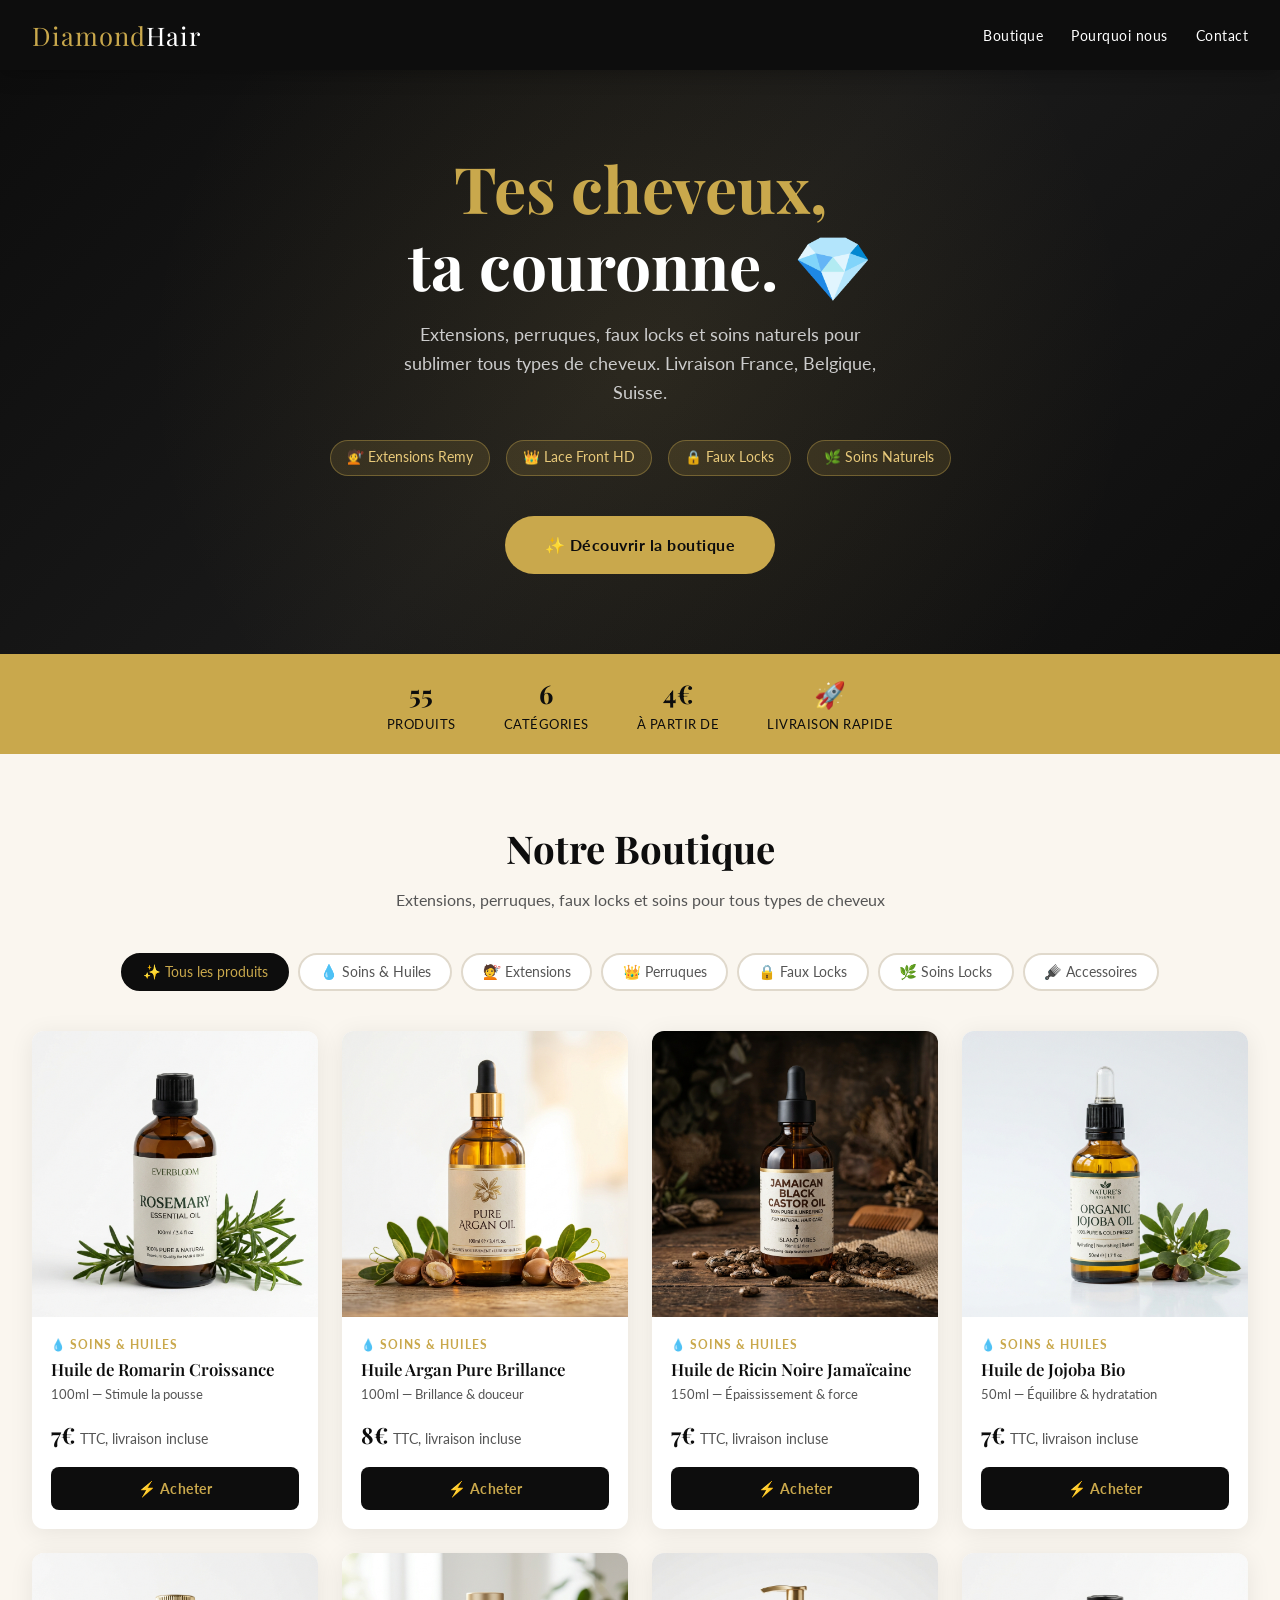
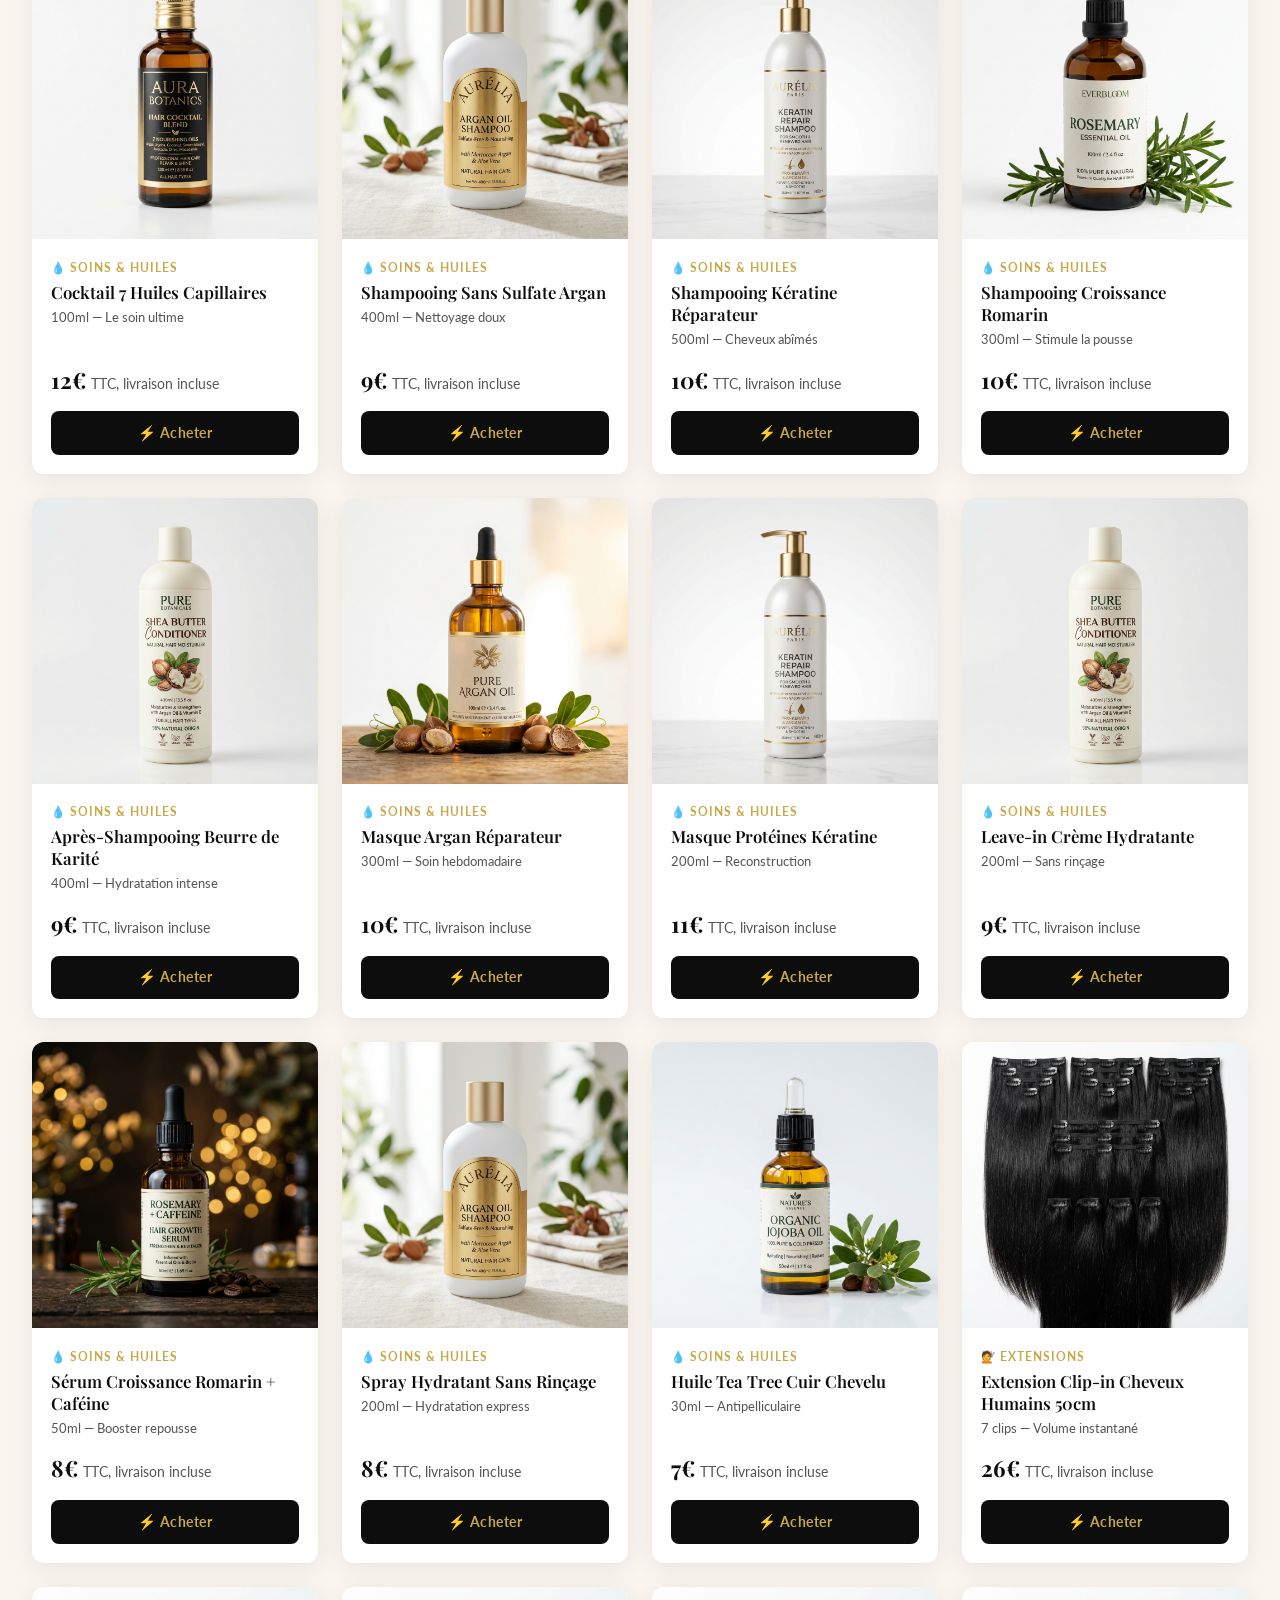
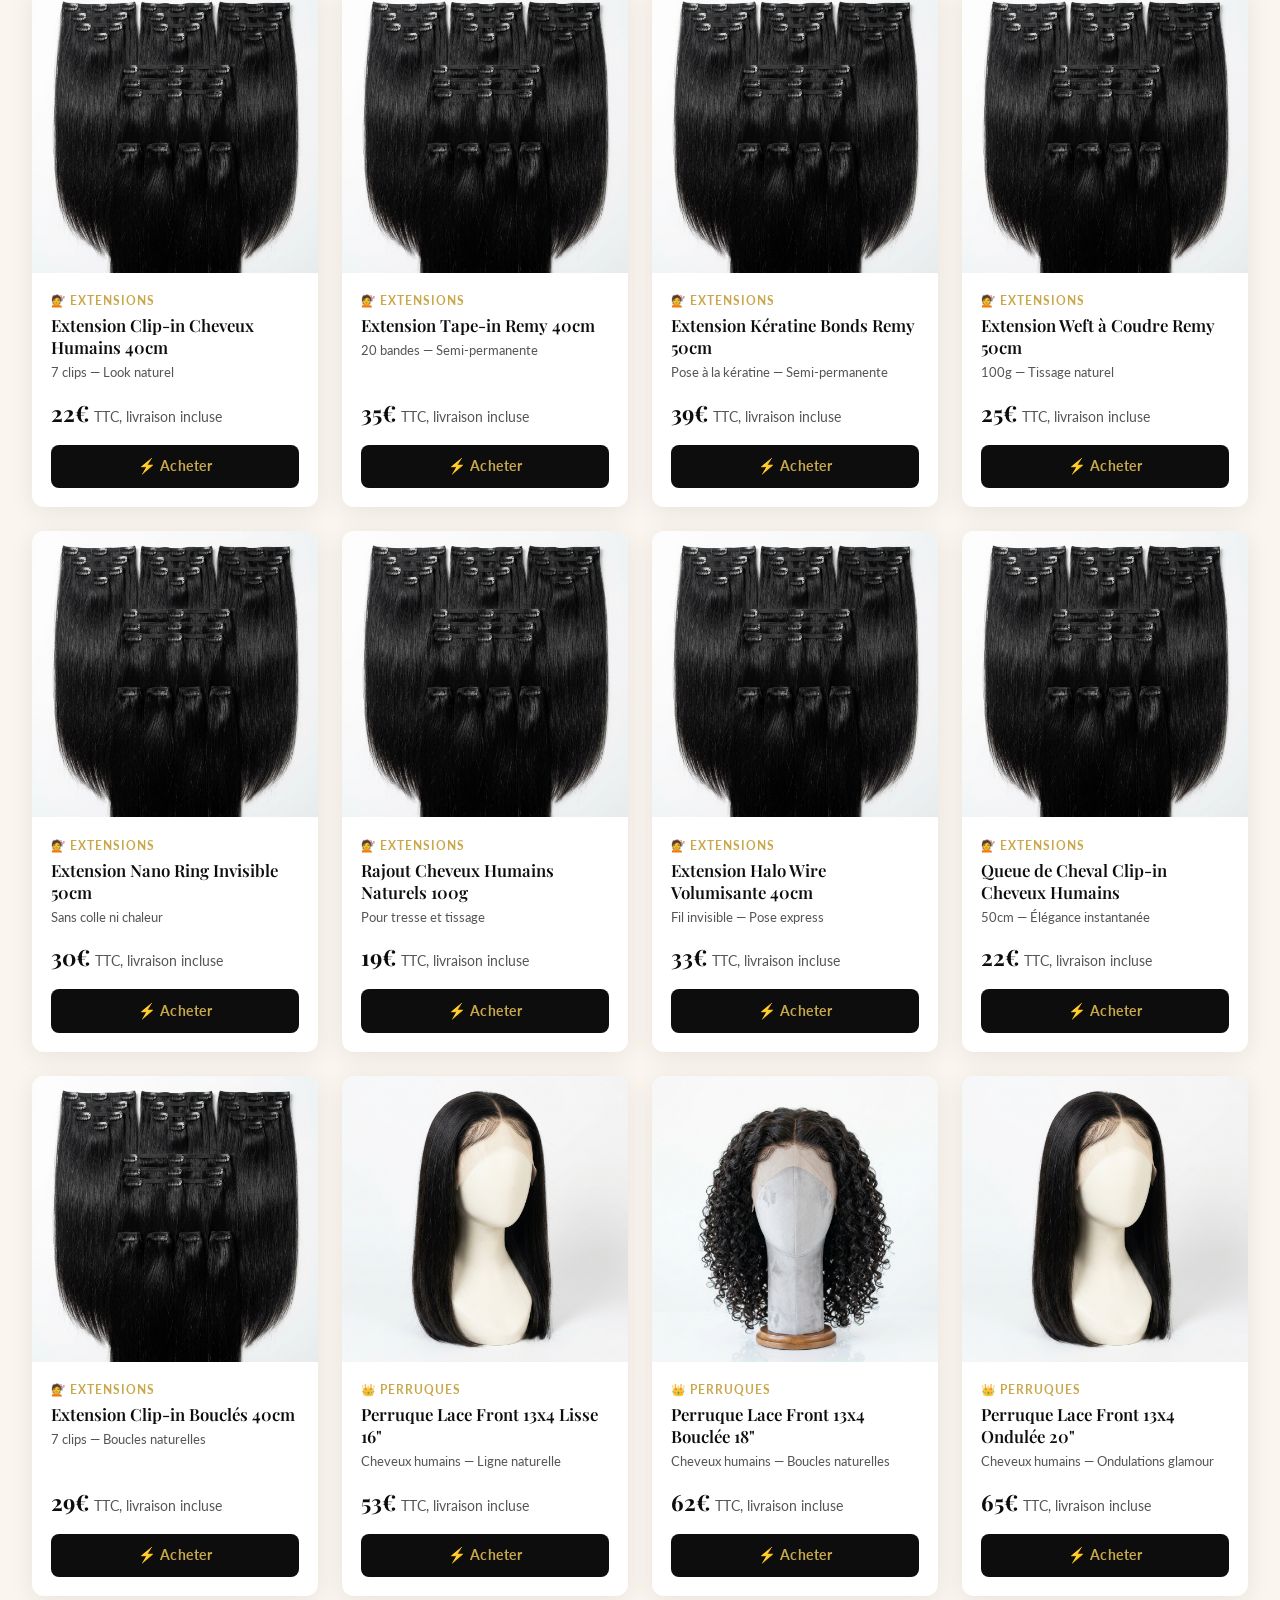
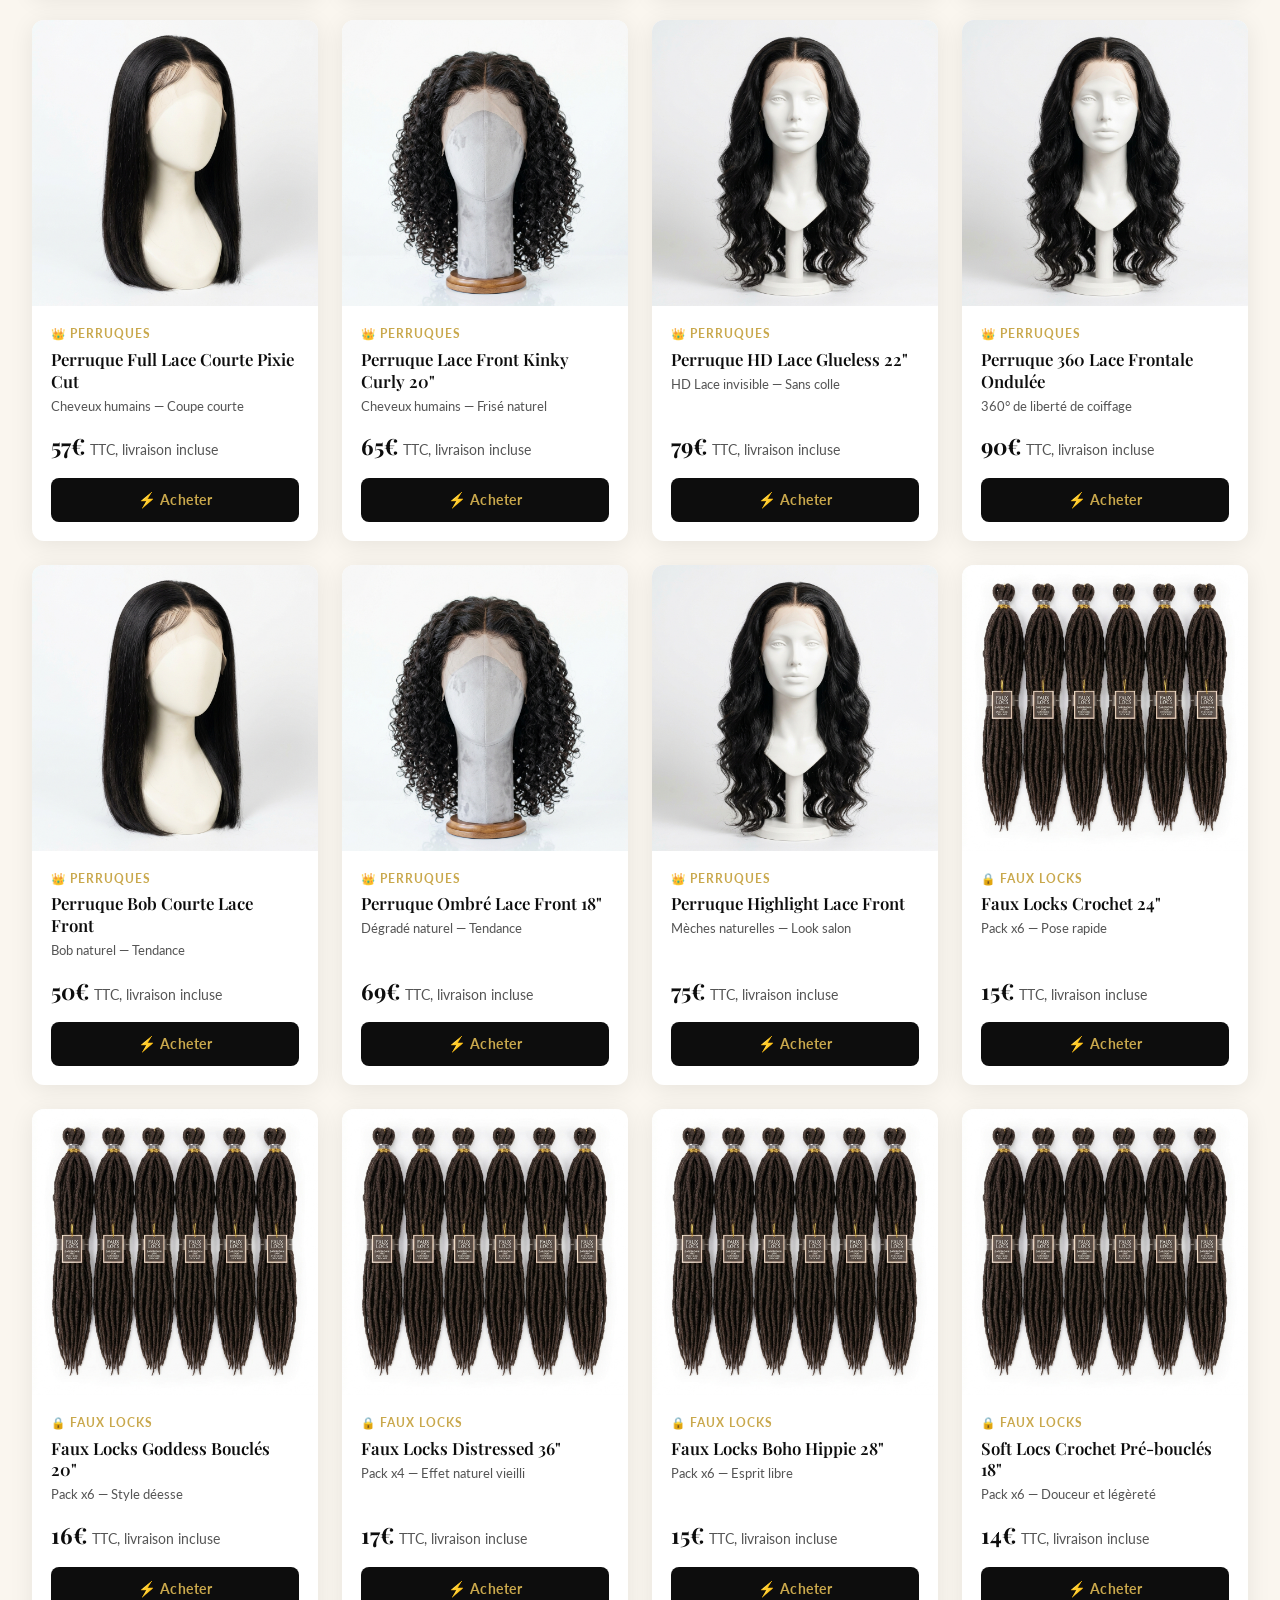
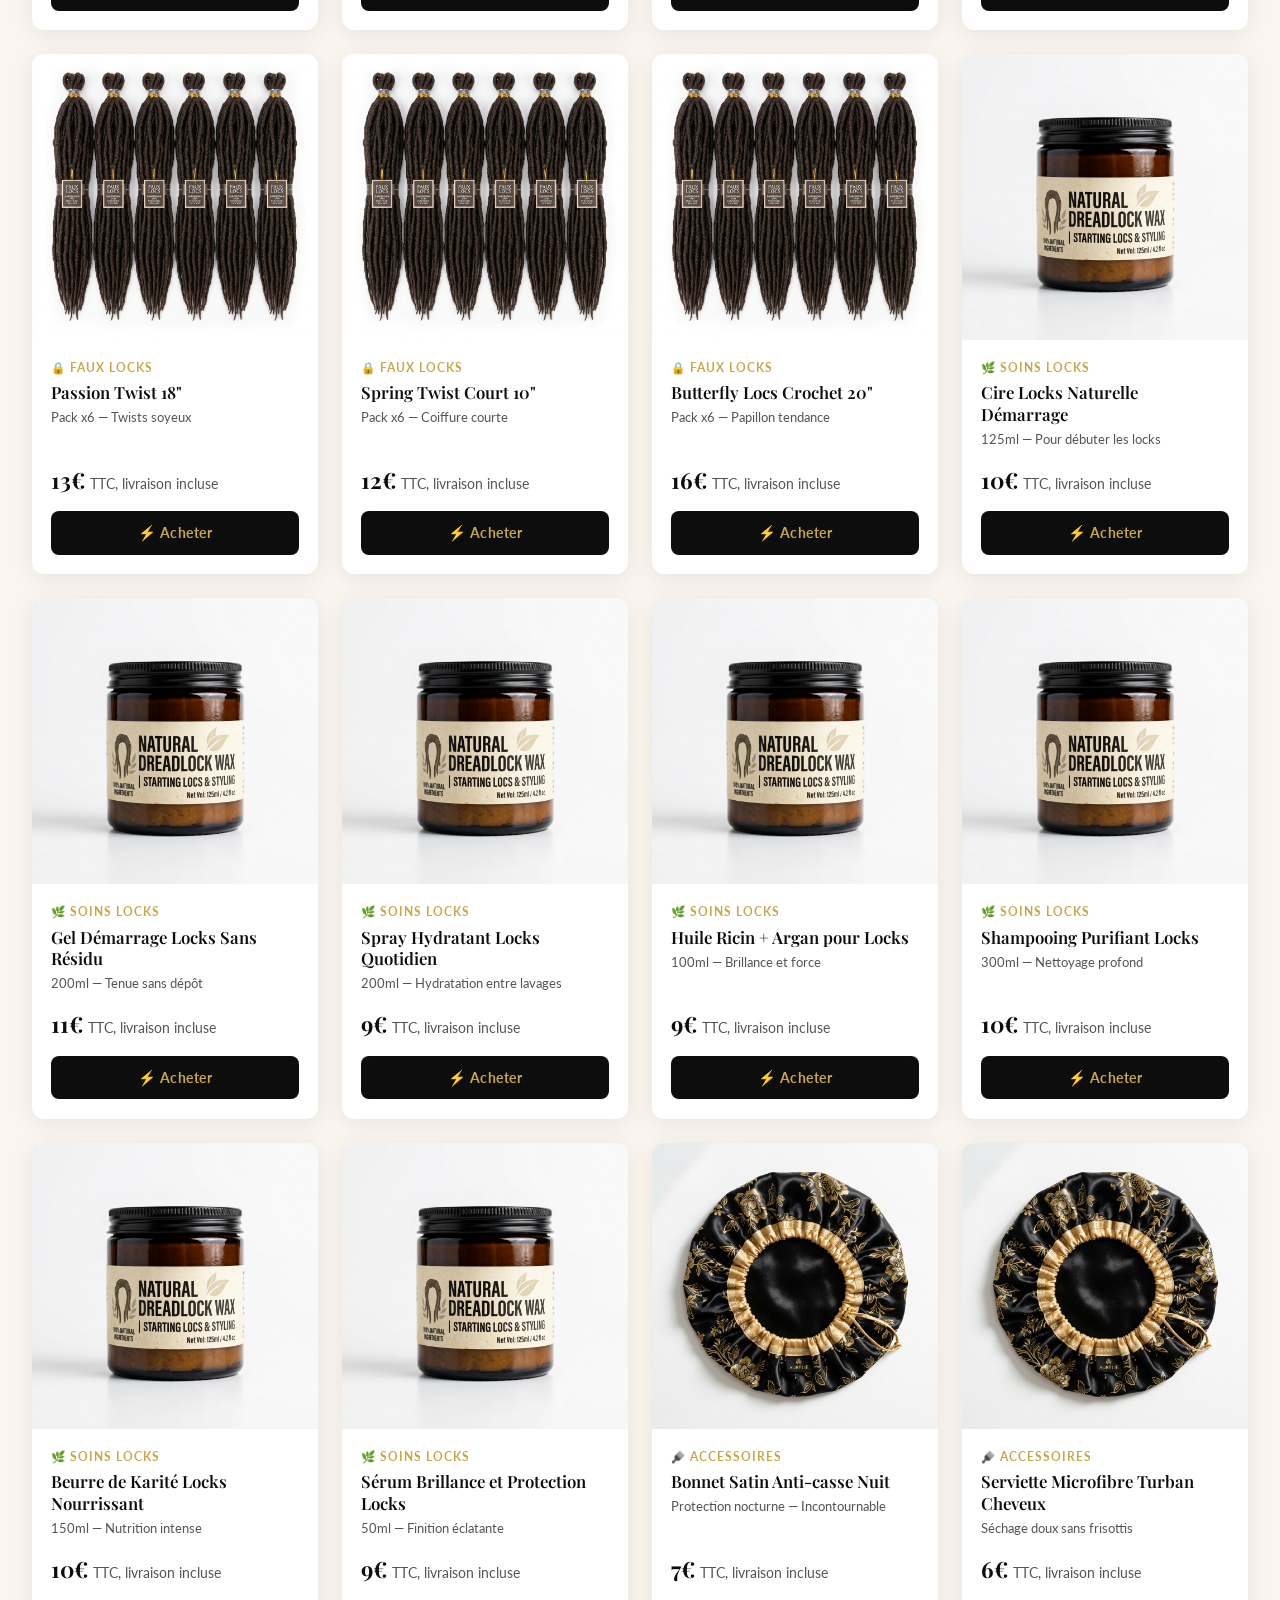
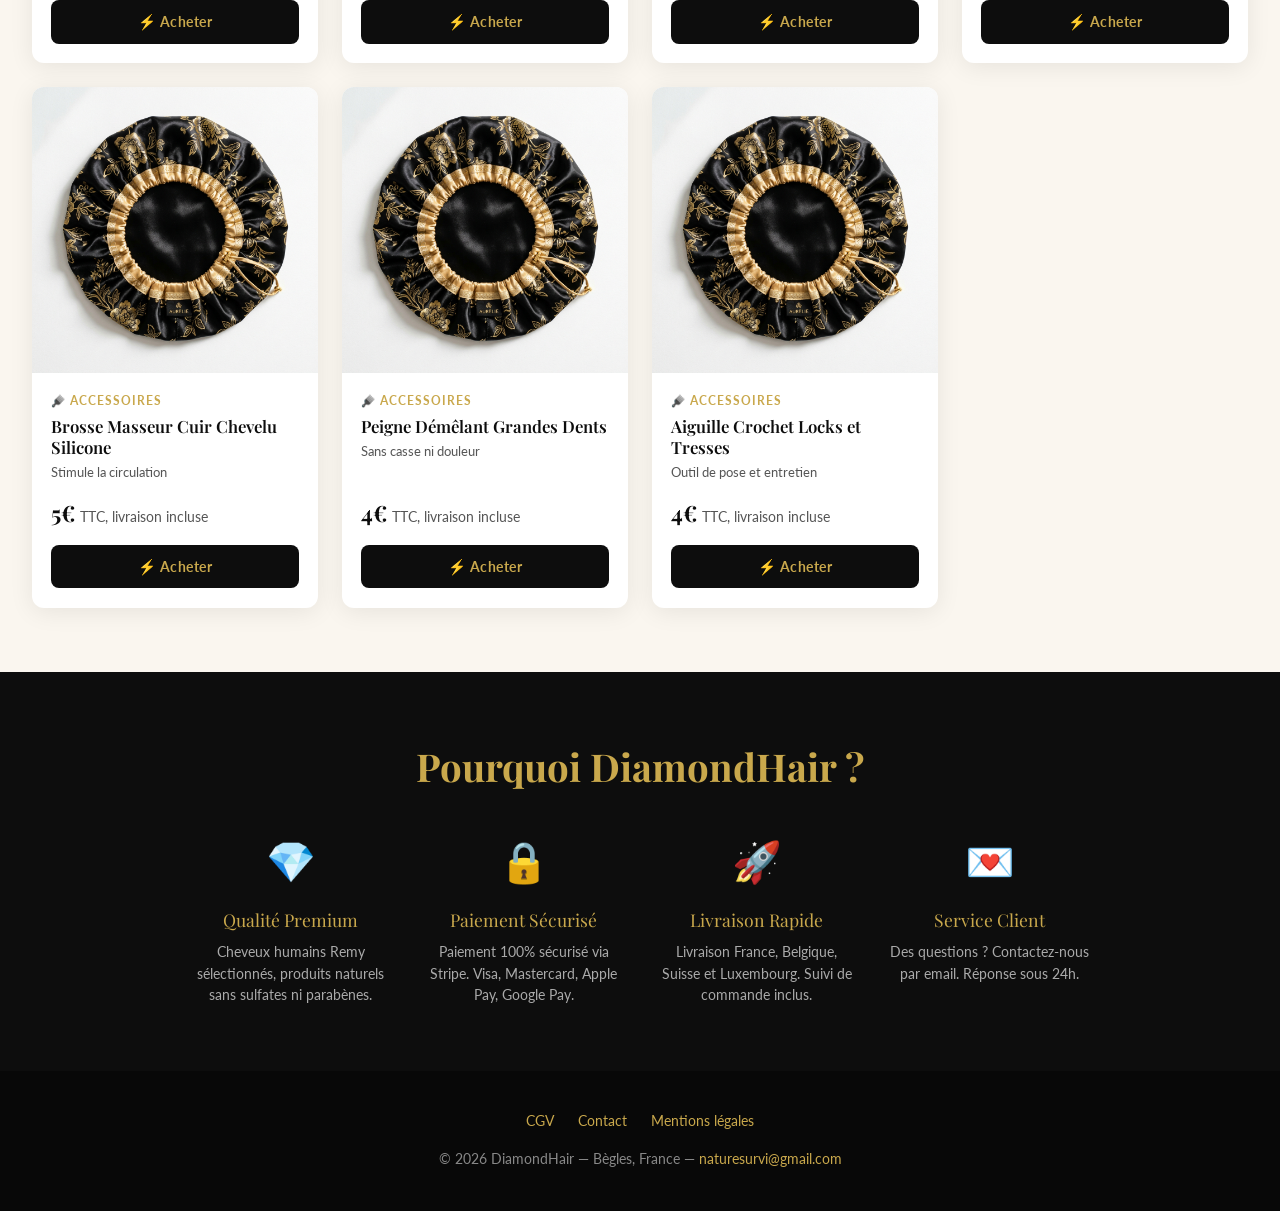
==== index.html @ 87d80810 "DiamondHair : site complet 55 produits, CSS premium, images IA" ====
<!DOCTYPE html>
<html lang="fr">
<head>
  <meta charset="UTF-8">
  <meta name="viewport" content="width=device-width, initial-scale=1.0">
  <title>DiamondHair — Extensions, Perruques & Produits Cheveux Naturels</title>
  <meta name="description" content="DiamondHair : votre boutique spécialisée en extensions cheveux humains, perruques lace front, faux locks et produits naturels pour cheveux. Livraison France, Belgique, Suisse.">
  <link rel="stylesheet" href="css/style.css">
</head>
<body>

<!-- HEADER -->
<header>
  <a href="index.html" class="logo">Diamond<span>Hair</span></a>
  <nav>
    <a href="#catalogue">Boutique</a>
    <a href="#pourquoi">Pourquoi nous</a>
    <a href="mailto:naturesurvi@gmail.com">Contact</a>
  </nav>
</header>

<!-- HERO -->
<section class="hero">
  <div class="hero-content">
    <h1>Tes cheveux,<br><span>ta couronne.</span> 💎</h1>
    <p>Extensions, perruques, faux locks et soins naturels pour sublimer tous types de cheveux. Livraison France, Belgique, Suisse.</p>
    <div class="hero-badges">
      <span class="badge">💇 Extensions Remy</span>
      <span class="badge">👑 Lace Front HD</span>
      <span class="badge">🔒 Faux Locks</span>
      <span class="badge">🌿 Soins Naturels</span>
    </div>
    <a href="#catalogue" class="btn-hero">✨ Découvrir la boutique</a>
  </div>
</section>

<!-- STATS -->
<div class="stats-band">
  <div class="stat-item">
    <div class="stat-num">55</div>
    <div class="stat-label">Produits</div>
  </div>
  <div class="stat-item">
    <div class="stat-num">6</div>
    <div class="stat-label">Catégories</div>
  </div>
  <div class="stat-item">
    <div class="stat-num">4€</div>
    <div class="stat-label">À partir de</div>
  </div>
  <div class="stat-item">
    <div class="stat-num">🚀</div>
    <div class="stat-label">Livraison rapide</div>
  </div>
</div>

<!-- CATALOGUE -->
<section class="catalogue-section" id="catalogue">
  <h2 class="section-title">Notre Boutique</h2>
  <p class="section-sub">Extensions, perruques, faux locks et soins pour tous types de cheveux</p>

  <div class="filters" id="filters"></div>
  <div class="products-grid" id="products-grid"></div>
</section>

<!-- POURQUOI NOUS -->
<section class="why-section" id="pourquoi">
  <h2 class="section-title" style="color:var(--or)">Pourquoi DiamondHair ?</h2>
  <div class="why-grid">
    <div class="why-item">
      <div class="why-icon">💎</div>
      <div class="why-title">Qualité Premium</div>
      <div class="why-text">Cheveux humains Remy sélectionnés, produits naturels sans sulfates ni parabènes.</div>
    </div>
    <div class="why-item">
      <div class="why-icon">🔒</div>
      <div class="why-title">Paiement Sécurisé</div>
      <div class="why-text">Paiement 100% sécurisé via Stripe. Visa, Mastercard, Apple Pay, Google Pay.</div>
    </div>
    <div class="why-item">
      <div class="why-icon">🚀</div>
      <div class="why-title">Livraison Rapide</div>
      <div class="why-text">Livraison France, Belgique, Suisse et Luxembourg. Suivi de commande inclus.</div>
    </div>
    <div class="why-item">
      <div class="why-icon">💌</div>
      <div class="why-title">Service Client</div>
      <div class="why-text">Des questions ? Contactez-nous par email. Réponse sous 24h.</div>
    </div>
  </div>
</section>

<!-- FOOTER -->
<footer>
  <div class="footer-links">
    <a href="cgv.html">CGV</a>
    <a href="mailto:naturesurvi@gmail.com">Contact</a>
    <a href="mentions-legales.html">Mentions légales</a>
  </div>
  <p>© 2026 DiamondHair — Bègles, France — <a href="mailto:naturesurvi@gmail.com">naturesurvi@gmail.com</a></p>
</footer>

<!-- MODAL -->
<div class="modal-overlay" id="modal-overlay">
  <div class="modal" id="modal">
    <img src="" alt="" class="modal-img" id="modal-img">
    <div class="modal-body">
      <button class="modal-close" id="modal-close">✕</button>
      <div class="modal-cat" id="modal-cat"></div>
      <div class="modal-name" id="modal-name"></div>
      <div class="modal-subtitle" id="modal-subtitle"></div>
      <p class="modal-desc" id="modal-desc"></p>
      <ul class="modal-benefits" id="modal-benefits"></ul>
      <div class="modal-price" id="modal-price"></div>
      <a href="#" class="btn-stripe" id="modal-btn" target="_blank">💳 Commander maintenant</a>
    </div>
  </div>
</div>

<script src="js/products.js"></script>
<script>
const CAT_LABELS = {
  soins: '💧 Soins & Huiles',
  extensions: '💇 Extensions',
  perruques: '👑 Perruques',
  'locks-faux': '🔒 Faux Locks',
  'locks-soin': '🌿 Soins Locks',
  accessoires: '🪮 Accessoires'
};

let currentCat = 'all';

// FILTRES
const filtersEl = document.getElementById('filters');
CATEGORIES.forEach(cat => {
  const btn = document.createElement('button');
  btn.className = 'filter-btn' + (cat.id === 'all' ? ' active' : '');
  btn.textContent = cat.label;
  btn.onclick = () => {
    currentCat = cat.id;
    document.querySelectorAll('.filter-btn').forEach(b => b.classList.remove('active'));
    btn.classList.add('active');
    renderProducts();
  };
  filtersEl.appendChild(btn);
});

// PRODUITS
function renderProducts() {
  const grid = document.getElementById('products-grid');
  const filtered = currentCat === 'all' ? PRODUCTS : PRODUCTS.filter(p => p.cat === currentCat);
  grid.innerHTML = filtered.map(p => `
    <div class="product-card" onclick="openModal('${p.id}')">
      <img src="${p.img}" alt="${p.name}" class="card-img" loading="lazy" onerror="this.style.background='#f0ece4';this.style.display='block'">
      <div class="card-body">
        <div class="card-cat">${CAT_LABELS[p.cat] || p.cat}</div>
        <div class="card-name">${p.name}</div>
        <div class="card-subtitle">${p.subtitle}</div>
        <div class="card-price">${p.price}€ <span>TTC, livraison incluse</span></div>
        <button class="btn-buy" onclick="event.stopPropagation(); openStripe('${p.id}')">⚡ Acheter</button>
      </div>
    </div>
  `).join('');
}

function openModal(id) {
  const p = PRODUCTS.find(x => x.id === id);
  if (!p) return;
  document.getElementById('modal-img').src = p.img;
  document.getElementById('modal-img').alt = p.name;
  document.getElementById('modal-cat').textContent = CAT_LABELS[p.cat] || p.cat;
  document.getElementById('modal-name').textContent = p.name;
  document.getElementById('modal-subtitle').textContent = p.subtitle;
  document.getElementById('modal-desc').textContent = p.description;
  document.getElementById('modal-benefits').innerHTML = p.benefits.map(b => `<li>${b}</li>`).join('');
  document.getElementById('modal-price').textContent = p.price + '€';
  document.getElementById('modal-btn').href = p.stripe;
  document.getElementById('modal-overlay').classList.add('open');
  document.body.style.overflow = 'hidden';
}

function openStripe(id) {
  const p = PRODUCTS.find(x => x.id === id);
  if (p) window.open(p.stripe, '_blank');
}

document.getElementById('modal-close').onclick = closeModal;
document.getElementById('modal-overlay').onclick = function(e) {
  if (e.target === this) closeModal();
};
function closeModal() {
  document.getElementById('modal-overlay').classList.remove('open');
  document.body.style.overflow = '';
}

document.addEventListener('keydown', e => { if (e.key === 'Escape') closeModal(); });

renderProducts();
</script>
</body>
</html>
---- css/style.css ----
@import url('https://fonts.googleapis.com/css2?family=Playfair+Display:wght@400;600;700&family=Lato:wght@300;400;700&display=swap');

:root {
  --noir: #0d0d0d;
  --or: #c9a84c;
  --or-clair: #e8c97a;
  --or-pale: #f5e6c0;
  --creme: #faf6ef;
  --blanc: #ffffff;
  --gris-clair: #f0ece4;
  --gris-texte: #555;
  --radius: 12px;
  --shadow: 0 4px 24px rgba(0,0,0,0.08);
  --shadow-hover: 0 8px 40px rgba(201,168,76,0.18);
}

* { box-sizing: border-box; margin: 0; padding: 0; }

body {
  font-family: 'Lato', sans-serif;
  background: var(--creme);
  color: var(--noir);
  line-height: 1.6;
}

/* HEADER */
header {
  background: var(--noir);
  padding: 0 2rem;
  position: sticky;
  top: 0;
  z-index: 100;
  display: flex;
  align-items: center;
  justify-content: space-between;
  height: 70px;
  box-shadow: 0 2px 20px rgba(0,0,0,0.3);
}

.logo {
  font-family: 'Playfair Display', serif;
  font-size: 1.6rem;
  color: var(--or);
  text-decoration: none;
  letter-spacing: 1px;
}

.logo span { color: var(--blanc); }

nav a {
  color: var(--blanc);
  text-decoration: none;
  margin-left: 1.5rem;
  font-size: 0.9rem;
  letter-spacing: 0.5px;
  transition: color 0.2s;
}
nav a:hover { color: var(--or); }

/* HERO */
.hero {
  background: linear-gradient(135deg, var(--noir) 0%, #1a1a1a 50%, #0d0d0d 100%);
  color: var(--blanc);
  padding: 5rem 2rem;
  text-align: center;
  position: relative;
  overflow: hidden;
}

.hero::before {
  content: '';
  position: absolute;
  top: 0; left: 0; right: 0; bottom: 0;
  background: radial-gradient(circle at 50% 50%, rgba(201,168,76,0.1) 0%, transparent 70%);
}

.hero-content { position: relative; z-index: 1; max-width: 700px; margin: 0 auto; }

.hero h1 {
  font-family: 'Playfair Display', serif;
  font-size: clamp(2.5rem, 5vw, 4rem);
  color: var(--or);
  margin-bottom: 1rem;
  line-height: 1.2;
}

.hero h1 span { color: var(--blanc); }

.hero p {
  font-size: 1.15rem;
  color: #ccc;
  margin-bottom: 2rem;
  max-width: 500px;
  margin-left: auto;
  margin-right: auto;
}

.hero-badges {
  display: flex;
  gap: 1rem;
  justify-content: center;
  flex-wrap: wrap;
  margin-bottom: 2.5rem;
}

.badge {
  background: rgba(201,168,76,0.15);
  border: 1px solid rgba(201,168,76,0.4);
  color: var(--or-clair);
  padding: 0.4rem 1rem;
  border-radius: 50px;
  font-size: 0.85rem;
}

.btn-hero {
  background: var(--or);
  color: var(--noir);
  padding: 1rem 2.5rem;
  border-radius: 50px;
  text-decoration: none;
  font-weight: 700;
  font-size: 1rem;
  letter-spacing: 0.5px;
  transition: all 0.3s;
  display: inline-block;
}
.btn-hero:hover {
  background: var(--or-clair);
  transform: translateY(-2px);
  box-shadow: 0 6px 20px rgba(201,168,76,0.4);
}

/* STATS BAND */
.stats-band {
  background: var(--or);
  padding: 1.2rem 2rem;
  display: flex;
  justify-content: center;
  gap: 3rem;
  flex-wrap: wrap;
}

.stat-item {
  text-align: center;
  color: var(--noir);
}
.stat-num {
  font-family: 'Playfair Display', serif;
  font-size: 1.6rem;
  font-weight: 700;
}
.stat-label { font-size: 0.8rem; text-transform: uppercase; letter-spacing: 0.5px; }

/* SECTION TITLES */
.section-title {
  font-family: 'Playfair Display', serif;
  font-size: clamp(1.8rem, 3vw, 2.5rem);
  text-align: center;
  margin-bottom: 0.5rem;
  color: var(--noir);
}
.section-sub {
  text-align: center;
  color: var(--gris-texte);
  margin-bottom: 2.5rem;
  font-size: 1rem;
}

/* CATALOGUE */
.catalogue-section { padding: 4rem 2rem; max-width: 1300px; margin: 0 auto; }

/* FILTRES */
.filters {
  display: flex;
  gap: 0.6rem;
  justify-content: center;
  flex-wrap: wrap;
  margin-bottom: 2.5rem;
}

.filter-btn {
  background: var(--blanc);
  border: 2px solid #e0d9cc;
  color: var(--gris-texte);
  padding: 0.5rem 1.2rem;
  border-radius: 50px;
  cursor: pointer;
  font-size: 0.9rem;
  font-family: 'Lato', sans-serif;
  transition: all 0.2s;
}
.filter-btn:hover, .filter-btn.active {
  background: var(--noir);
  border-color: var(--noir);
  color: var(--or);
}

/* GRID */
.products-grid {
  display: grid;
  grid-template-columns: repeat(auto-fill, minmax(280px, 1fr));
  gap: 1.5rem;
}

/* CARD */
.product-card {
  background: var(--blanc);
  border-radius: var(--radius);
  overflow: hidden;
  box-shadow: var(--shadow);
  transition: all 0.3s;
  cursor: pointer;
  display: flex;
  flex-direction: column;
}
.product-card:hover {
  transform: translateY(-4px);
  box-shadow: var(--shadow-hover);
}

.card-img {
  width: 100%;
  aspect-ratio: 1;
  object-fit: cover;
  background: var(--gris-clair);
}

.card-body { padding: 1.2rem; flex: 1; display: flex; flex-direction: column; }

.card-cat {
  font-size: 0.72rem;
  text-transform: uppercase;
  letter-spacing: 1px;
  color: var(--or);
  font-weight: 700;
  margin-bottom: 0.3rem;
}

.card-name {
  font-family: 'Playfair Display', serif;
  font-size: 1.05rem;
  font-weight: 600;
  color: var(--noir);
  margin-bottom: 0.2rem;
  line-height: 1.3;
}

.card-subtitle {
  font-size: 0.82rem;
  color: var(--gris-texte);
  margin-bottom: 0.8rem;
}

.card-price {
  font-size: 1.4rem;
  font-weight: 700;
  color: var(--noir);
  font-family: 'Playfair Display', serif;
  margin-top: auto;
  margin-bottom: 0.8rem;
}

.card-price span { font-size: 0.9rem; color: var(--gris-texte); font-family: 'Lato', sans-serif; font-weight: 400; }

.btn-buy {
  background: var(--noir);
  color: var(--or);
  border: none;
  padding: 0.8rem;
  border-radius: 8px;
  font-size: 0.9rem;
  font-weight: 700;
  cursor: pointer;
  width: 100%;
  font-family: 'Lato', sans-serif;
  transition: all 0.2s;
  letter-spacing: 0.5px;
}
.btn-buy:hover {
  background: var(--or);
  color: var(--noir);
}

/* MODAL */
.modal-overlay {
  display: none;
  position: fixed;
  top: 0; left: 0; right: 0; bottom: 0;
  background: rgba(0,0,0,0.75);
  z-index: 1000;
  align-items: center;
  justify-content: center;
  padding: 1rem;
}
.modal-overlay.open { display: flex; }

.modal {
  background: var(--blanc);
  border-radius: 16px;
  max-width: 700px;
  width: 100%;
  max-height: 90vh;
  overflow-y: auto;
  display: grid;
  grid-template-columns: 1fr 1fr;
}

@media(max-width: 600px) {
  .modal { grid-template-columns: 1fr; }
}

.modal-img {
  width: 100%;
  aspect-ratio: 1;
  object-fit: cover;
  border-radius: 16px 0 0 16px;
}

@media(max-width: 600px) {
  .modal-img { border-radius: 16px 16px 0 0; }
}

.modal-body { padding: 2rem; display: flex; flex-direction: column; }

.modal-close {
  align-self: flex-end;
  background: none;
  border: none;
  font-size: 1.5rem;
  cursor: pointer;
  color: var(--gris-texte);
  line-height: 1;
  margin-bottom: 0.5rem;
}

.modal-cat { font-size: 0.75rem; text-transform: uppercase; letter-spacing: 1px; color: var(--or); font-weight: 700; margin-bottom: 0.5rem; }

.modal-name {
  font-family: 'Playfair Display', serif;
  font-size: 1.4rem;
  font-weight: 700;
  color: var(--noir);
  margin-bottom: 0.3rem;
}

.modal-subtitle { font-size: 0.85rem; color: var(--gris-texte); margin-bottom: 1rem; }

.modal-desc { font-size: 0.9rem; color: #444; line-height: 1.7; margin-bottom: 1rem; }

.modal-benefits { list-style: none; margin-bottom: 1.5rem; }
.modal-benefits li { font-size: 0.85rem; color: #333; padding: 0.3rem 0; }
.modal-benefits li::before { content: '✓ '; color: var(--or); font-weight: 700; }

.modal-price {
  font-family: 'Playfair Display', serif;
  font-size: 2rem;
  font-weight: 700;
  color: var(--noir);
  margin-bottom: 1rem;
}

.btn-stripe {
  background: var(--or);
  color: var(--noir);
  padding: 1rem;
  border-radius: 10px;
  text-decoration: none;
  font-weight: 700;
  font-size: 1rem;
  text-align: center;
  display: block;
  transition: all 0.2s;
}
.btn-stripe:hover {
  background: var(--or-clair);
  transform: translateY(-1px);
}

/* WHY US */
.why-section {
  background: var(--noir);
  padding: 4rem 2rem;
  color: var(--blanc);
}
.why-grid {
  max-width: 900px;
  margin: 0 auto;
  display: grid;
  grid-template-columns: repeat(auto-fit, minmax(200px, 1fr));
  gap: 2rem;
  margin-top: 2rem;
}
.why-item { text-align: center; }
.why-icon { font-size: 2.5rem; margin-bottom: 0.8rem; }
.why-title { font-family: 'Playfair Display', serif; font-size: 1.1rem; color: var(--or); margin-bottom: 0.5rem; }
.why-text { font-size: 0.85rem; color: #aaa; }

/* FOOTER */
footer {
  background: #080808;
  color: #888;
  padding: 2.5rem 2rem;
  text-align: center;
  font-size: 0.85rem;
}
footer a { color: var(--or); text-decoration: none; }
.footer-links { display: flex; gap: 1.5rem; justify-content: center; flex-wrap: wrap; margin-bottom: 1rem; }

/* RESPONSIVE */
@media(max-width: 768px) {
  .stats-band { gap: 1.5rem; }
  nav { display: none; }
}

/* HIDDEN */
.hidden { display: none !important; }
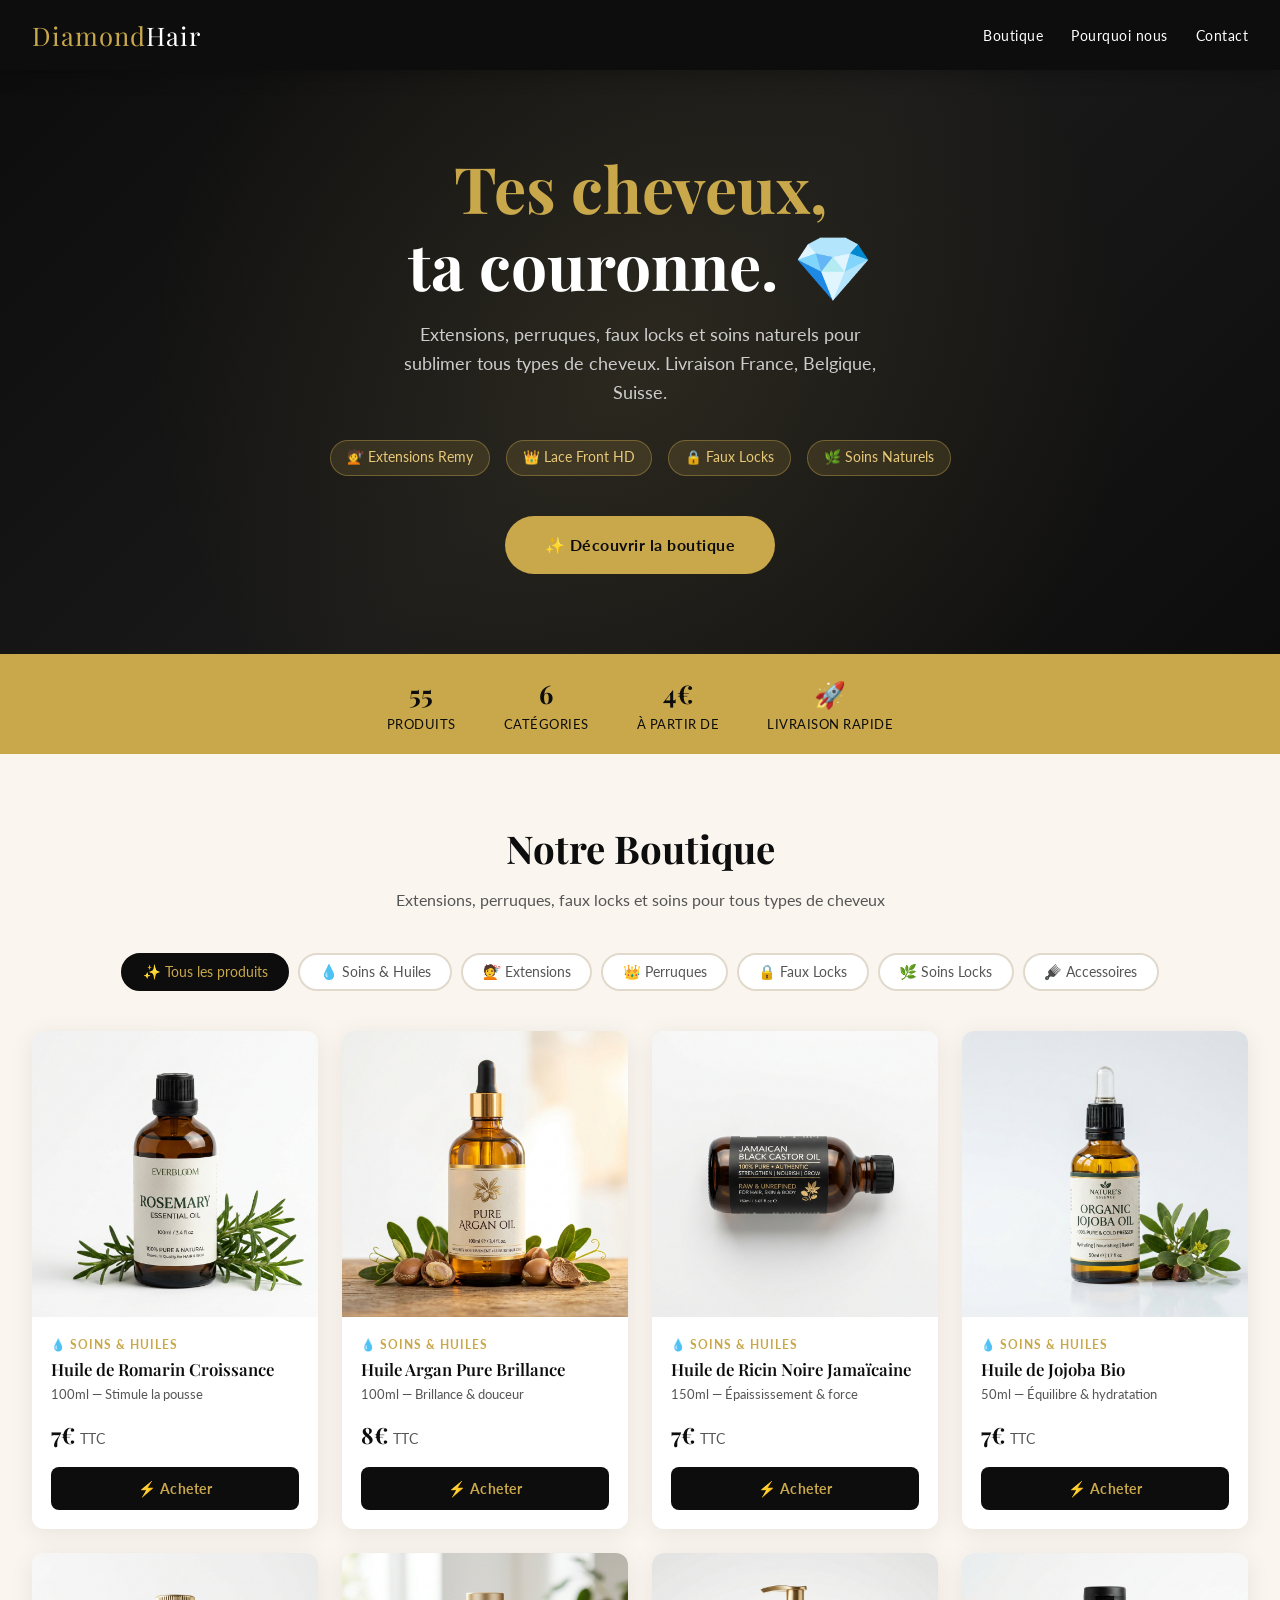
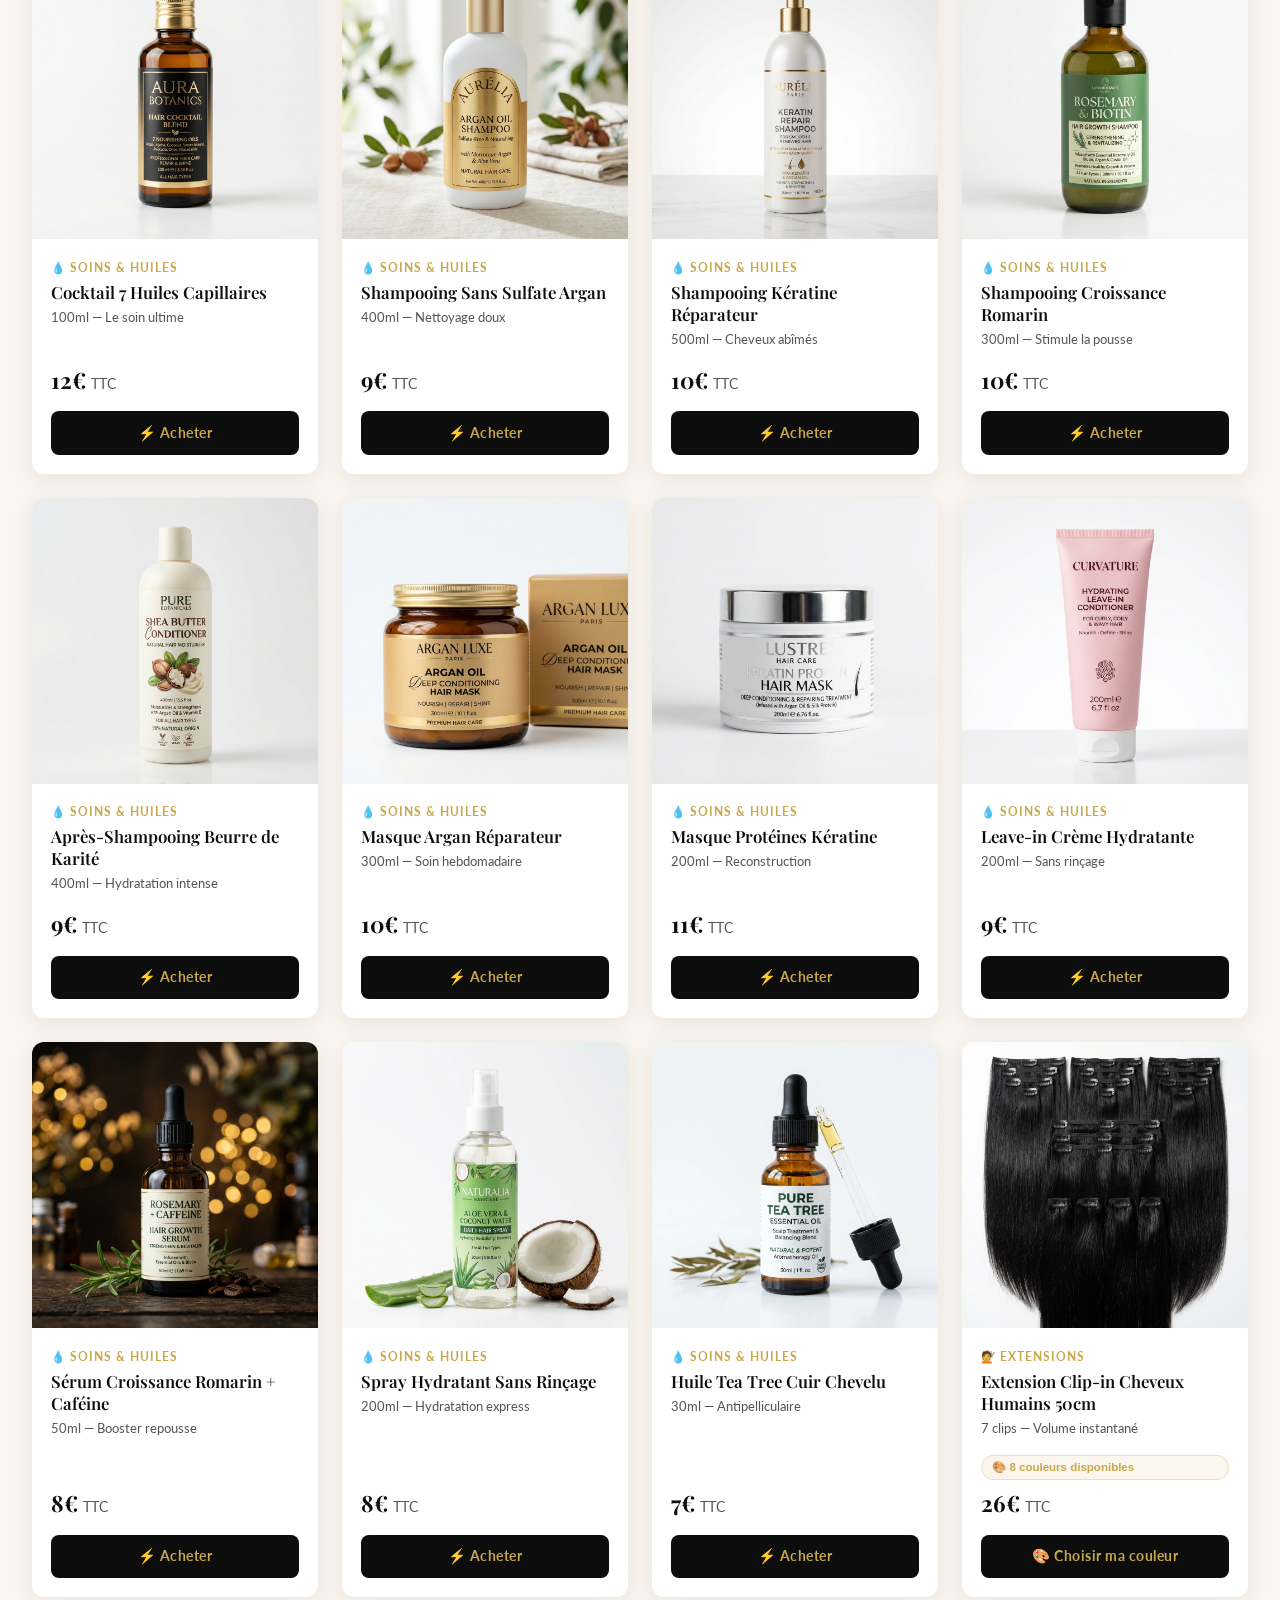
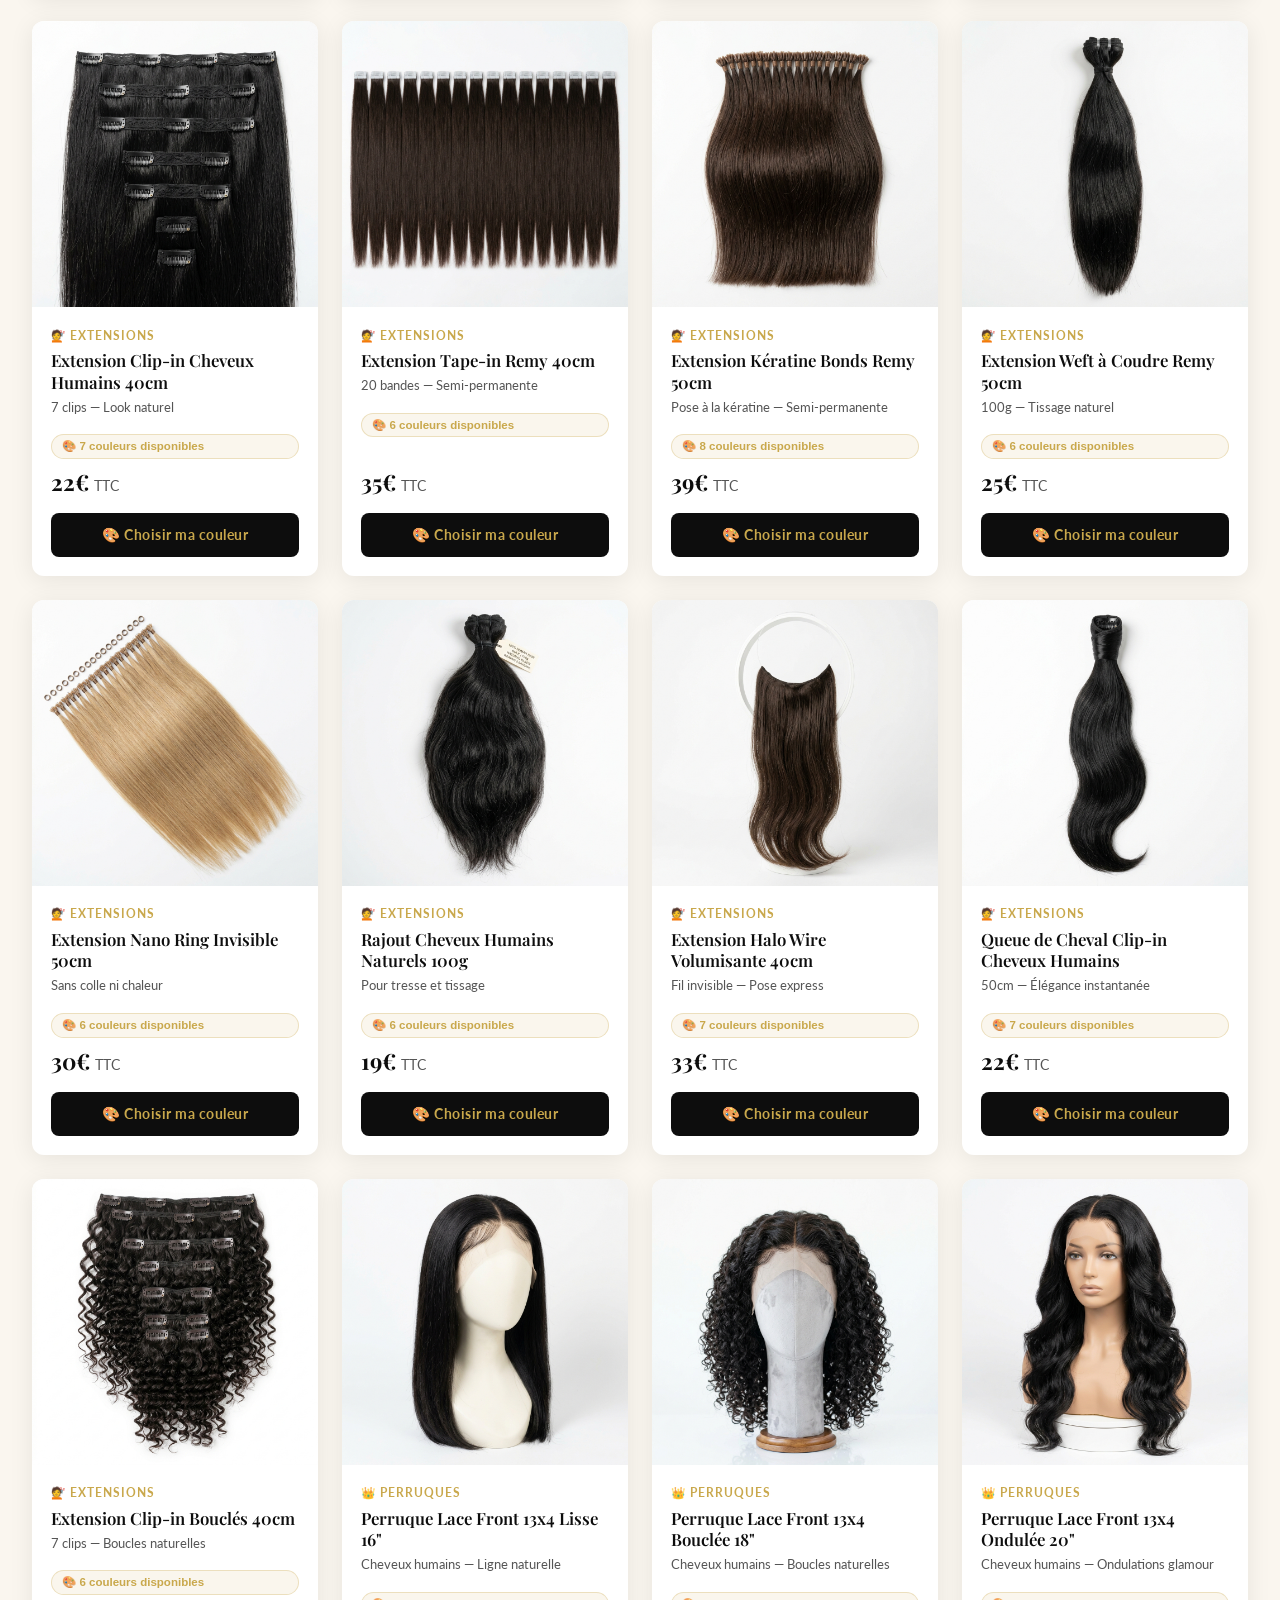
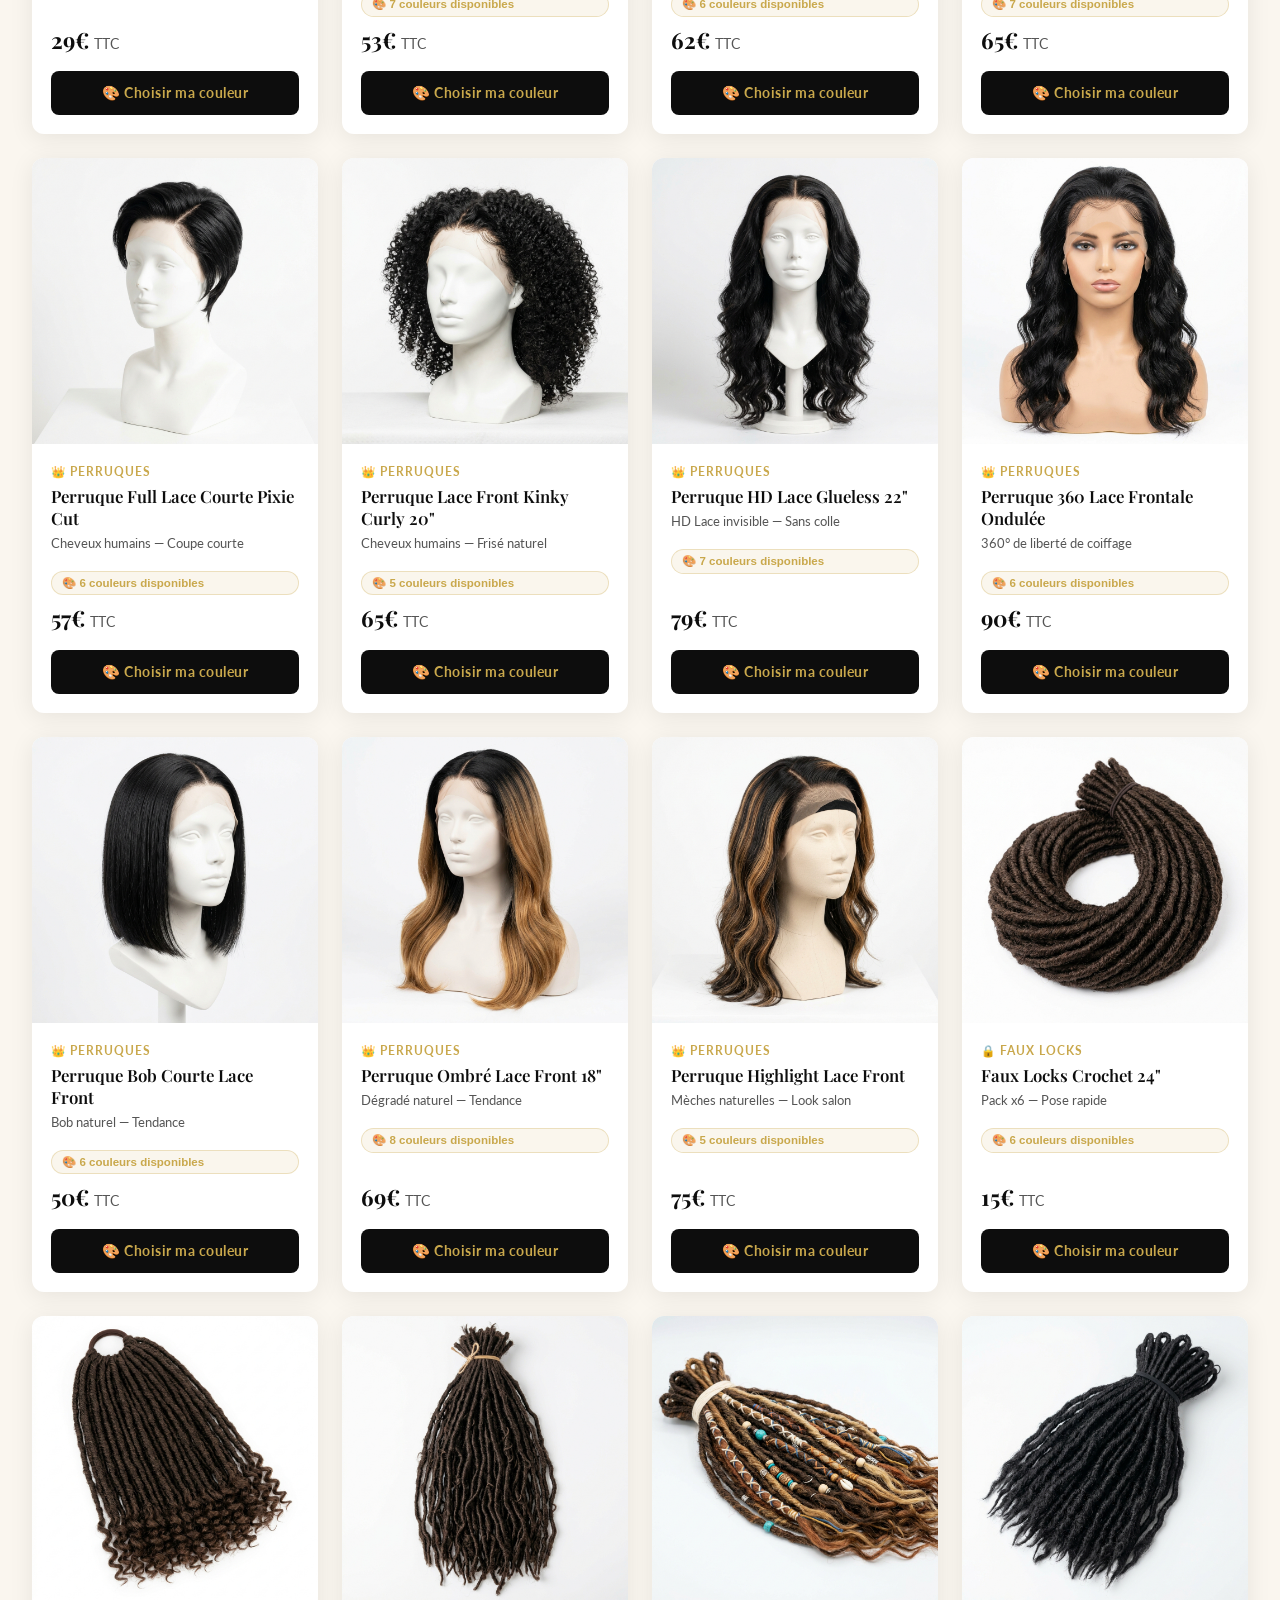
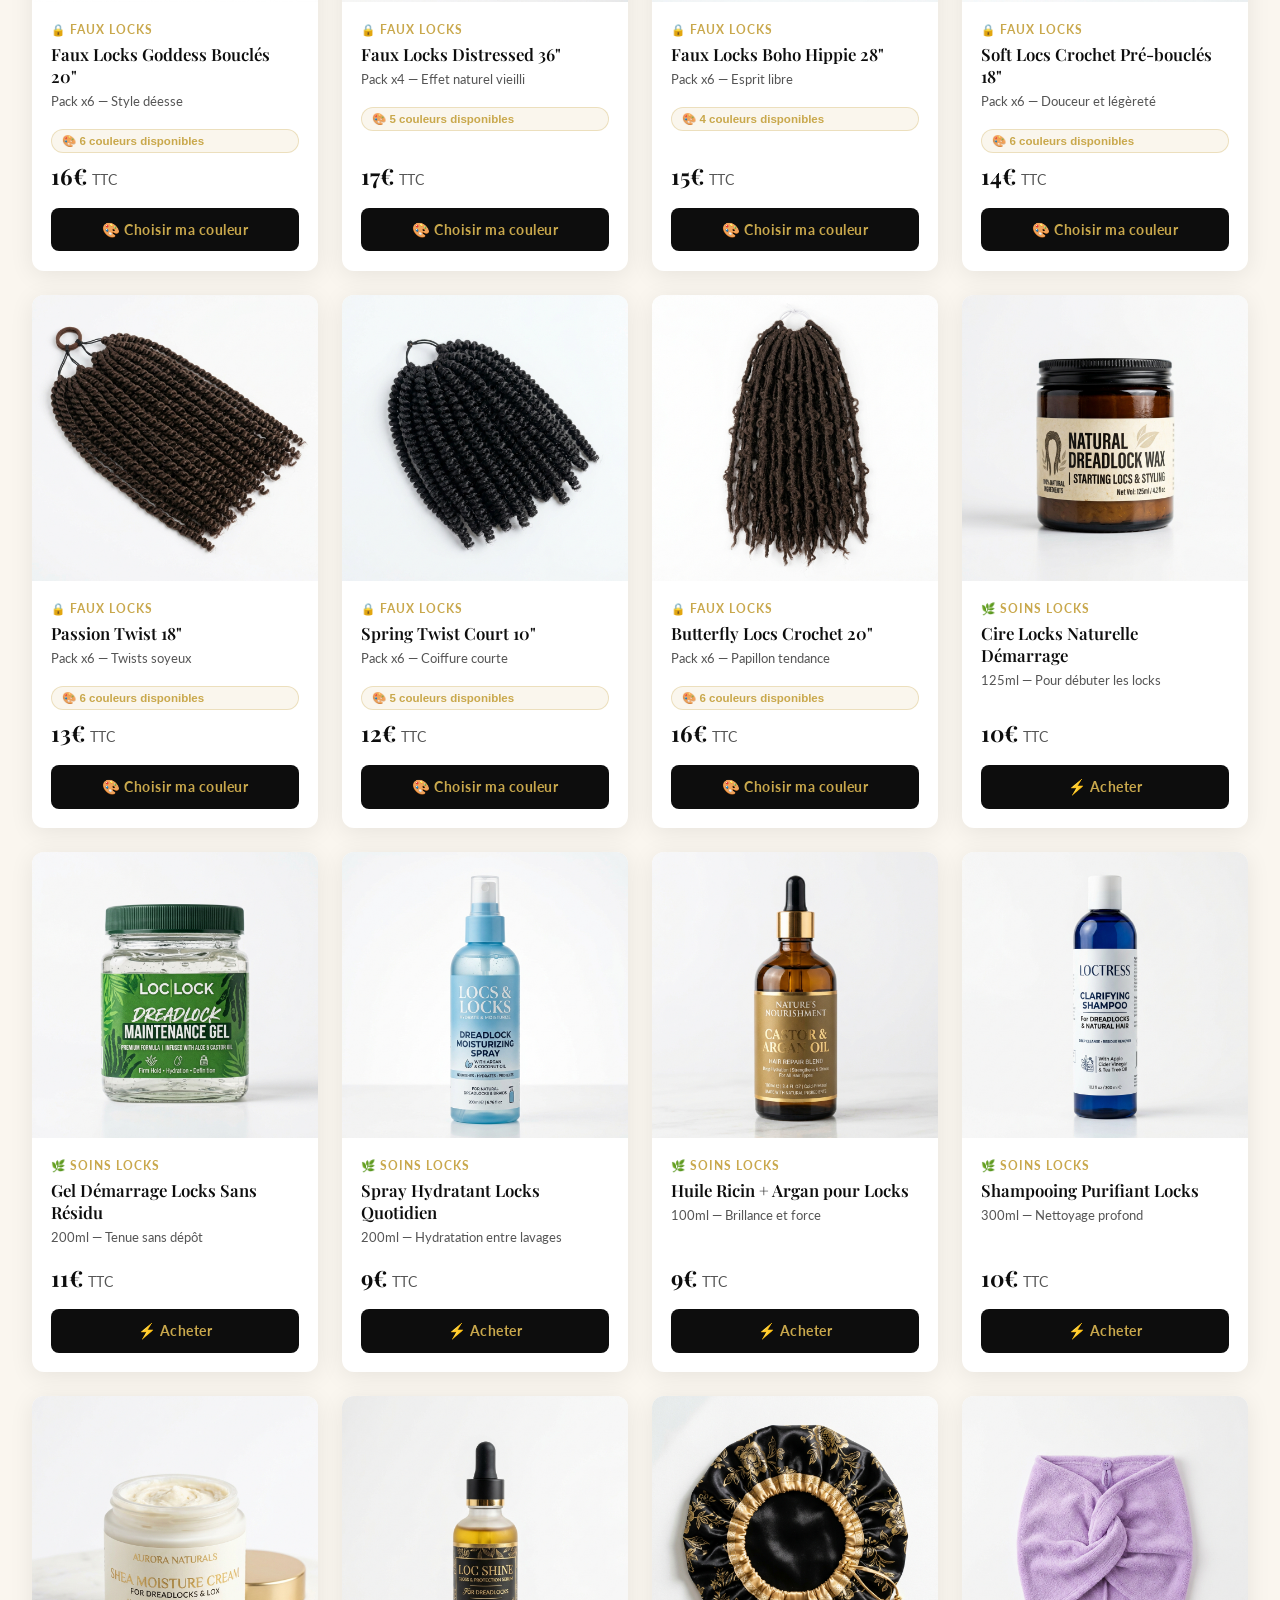
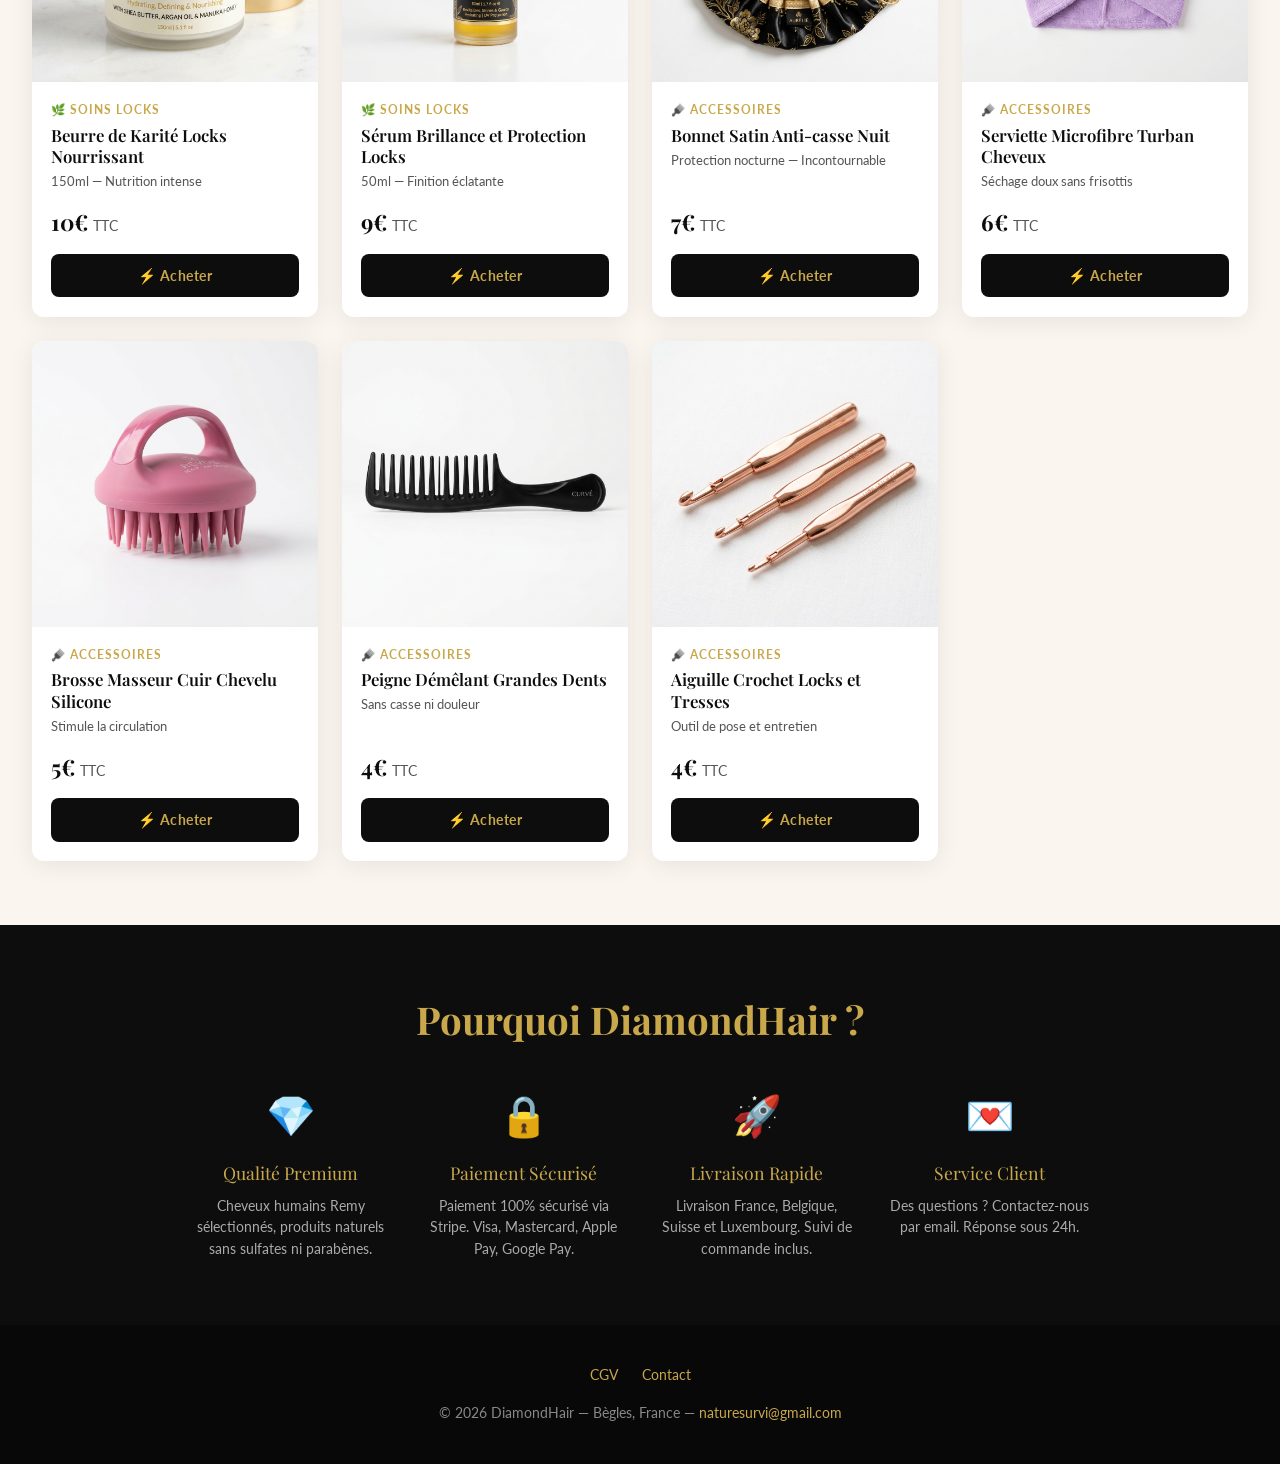
==== commit dc79b123: "Variantes couleur : sélecteur swatches pour extensions, perruques, faux locks (6-8 couleurs/produit)" ====
--- a/index.html
+++ b/index.html
@@ -36,29 +36,16 @@
 
 <!-- STATS -->
 <div class="stats-band">
-  <div class="stat-item">
-    <div class="stat-num">55</div>
-    <div class="stat-label">Produits</div>
-  </div>
-  <div class="stat-item">
-    <div class="stat-num">6</div>
-    <div class="stat-label">Catégories</div>
-  </div>
-  <div class="stat-item">
-    <div class="stat-num">4€</div>
-    <div class="stat-label">À partir de</div>
-  </div>
-  <div class="stat-item">
-    <div class="stat-num">🚀</div>
-    <div class="stat-label">Livraison rapide</div>
-  </div>
+  <div class="stat-item"><div class="stat-num">55</div><div class="stat-label">Produits</div></div>
+  <div class="stat-item"><div class="stat-num">6</div><div class="stat-label">Catégories</div></div>
+  <div class="stat-item"><div class="stat-num">4€</div><div class="stat-label">À partir de</div></div>
+  <div class="stat-item"><div class="stat-num">🚀</div><div class="stat-label">Livraison rapide</div></div>
 </div>
 
 <!-- CATALOGUE -->
 <section class="catalogue-section" id="catalogue">
   <h2 class="section-title">Notre Boutique</h2>
   <p class="section-sub">Extensions, perruques, faux locks et soins pour tous types de cheveux</p>
-
   <div class="filters" id="filters"></div>
   <div class="products-grid" id="products-grid"></div>
 </section>
@@ -95,7 +82,6 @@
   <div class="footer-links">
     <a href="cgv.html">CGV</a>
     <a href="mailto:naturesurvi@gmail.com">Contact</a>
-    <a href="mentions-legales.html">Mentions légales</a>
   </div>
   <p>© 2026 DiamondHair — Bègles, France — <a href="mailto:naturesurvi@gmail.com">naturesurvi@gmail.com</a></p>
 </footer>
@@ -111,6 +97,14 @@
       <div class="modal-subtitle" id="modal-subtitle"></div>
       <p class="modal-desc" id="modal-desc"></p>
       <ul class="modal-benefits" id="modal-benefits"></ul>
+
+      <!-- Sélecteur de couleur (affiché si variantes) -->
+      <div class="color-selector" id="color-selector" style="display:none">
+        <div class="color-label">🎨 Choisissez votre couleur :</div>
+        <div class="color-options" id="color-options"></div>
+        <div class="color-selected-name" id="color-selected-name"></div>
+      </div>
+
       <div class="modal-price" id="modal-price"></div>
       <a href="#" class="btn-stripe" id="modal-btn" target="_blank">💳 Commander maintenant</a>
     </div>
@@ -120,17 +114,17 @@
 <script src="js/products.js"></script>
 <script>
 const CAT_LABELS = {
-  soins: '💧 Soins & Huiles',
-  extensions: '💇 Extensions',
-  perruques: '👑 Perruques',
-  'locks-faux': '🔒 Faux Locks',
-  'locks-soin': '🌿 Soins Locks',
+  soins:       '💧 Soins & Huiles',
+  extensions:  '💇 Extensions',
+  perruques:   '👑 Perruques',
+  'locks-faux':'🔒 Faux Locks',
+  'locks-soin':'🌿 Soins Locks',
   accessoires: '🪮 Accessoires'
 };
 
 let currentCat = 'all';
 
-// FILTRES
+// ── FILTRES ──────────────────────────────────────────────────
 const filtersEl = document.getElementById('filters');
 CATEGORIES.forEach(cat => {
   const btn = document.createElement('button');
@@ -145,27 +139,44 @@
   filtersEl.appendChild(btn);
 });
 
-// PRODUITS
+// ── RENDU PRODUITS ───────────────────────────────────────────
 function renderProducts() {
   const grid = document.getElementById('products-grid');
-  const filtered = currentCat === 'all' ? PRODUCTS : PRODUCTS.filter(p => p.cat === currentCat);
-  grid.innerHTML = filtered.map(p => `
+  const list = currentCat === 'all' ? PRODUCTS : PRODUCTS.filter(p => p.cat === currentCat);
+
+  grid.innerHTML = list.map(p => {
+    const hasVariants = p.variants && p.variants.length > 0;
+    const variantBadge = hasVariants
+      ? `<div class="card-variants-badge">🎨 ${p.variants.length} couleurs disponibles</div>`
+      : '';
+    return `
     <div class="product-card" onclick="openModal('${p.id}')">
-      <img src="${p.img}" alt="${p.name}" class="card-img" loading="lazy" onerror="this.style.background='#f0ece4';this.style.display='block'">
+      <img src="${p.img}" alt="${p.name}" class="card-img" loading="lazy"
+           onerror="this.style.background='#1a1a1a'">
       <div class="card-body">
         <div class="card-cat">${CAT_LABELS[p.cat] || p.cat}</div>
         <div class="card-name">${p.name}</div>
         <div class="card-subtitle">${p.subtitle}</div>
-        <div class="card-price">${p.price}€ <span>TTC, livraison incluse</span></div>
-        <button class="btn-buy" onclick="event.stopPropagation(); openStripe('${p.id}')">⚡ Acheter</button>
+        ${variantBadge}
+        <div class="card-price">${p.price}€ <span>TTC</span></div>
+        <button class="btn-buy" onclick="event.stopPropagation(); openModal('${p.id}')">
+          ${hasVariants ? '🎨 Choisir ma couleur' : '⚡ Acheter'}
+        </button>
       </div>
-    </div>
-  `).join('');
+    </div>`;
+  }).join('');
 }
+
+// ── MODAL ────────────────────────────────────────────────────
+let currentProduct = null;
+let selectedVariantIndex = 0;
 
 function openModal(id) {
   const p = PRODUCTS.find(x => x.id === id);
   if (!p) return;
+  currentProduct = p;
+  selectedVariantIndex = 0;
+
   document.getElementById('modal-img').src = p.img;
   document.getElementById('modal-img').alt = p.name;
   document.getElementById('modal-cat').textContent = CAT_LABELS[p.cat] || p.cat;
@@ -174,27 +185,66 @@
   document.getElementById('modal-desc').textContent = p.description;
   document.getElementById('modal-benefits').innerHTML = p.benefits.map(b => `<li>${b}</li>`).join('');
   document.getElementById('modal-price').textContent = p.price + '€';
-  document.getElementById('modal-btn').href = p.stripe;
+
+  // Variantes couleur
+  const colorSelector = document.getElementById('color-selector');
+  const colorOptions  = document.getElementById('color-options');
+  const colorName     = document.getElementById('color-selected-name');
+  const btn           = document.getElementById('modal-btn');
+
+  if (p.variants && p.variants.length > 0) {
+    colorSelector.style.display = 'block';
+    colorOptions.innerHTML = '';
+
+    p.variants.forEach((v, i) => {
+      const swatch = document.createElement('div');
+      swatch.className = 'color-swatch' + (i === 0 ? ' selected' : '');
+      swatch.title = v.couleur;
+
+      if (v.hex === 'ombre') {
+        // Dégradé ombré
+        swatch.style.background = 'linear-gradient(135deg, #1a1a1a 40%, #c8922a 100%)';
+        swatch.innerHTML = '<span style="font-size:10px;color:#fff;text-align:center;line-height:1.2">✦</span>';
+      } else {
+        swatch.style.background = v.hex;
+        // Ajouter un contour si couleur très claire
+        if (['#e8d5a3','#f0e6c8'].includes(v.hex)) {
+          swatch.style.border = '2px solid #c9a84c';
+        }
+      }
+
+      swatch.onclick = () => {
+        document.querySelectorAll('.color-swatch').forEach(s => s.classList.remove('selected'));
+        swatch.classList.add('selected');
+        selectedVariantIndex = i;
+        colorName.textContent = '✓ ' + v.couleur;
+        btn.href = v.stripe;
+      };
+      colorOptions.appendChild(swatch);
+    });
+
+    // Sélection par défaut
+    colorName.textContent = '✓ ' + p.variants[0].couleur;
+    btn.href = p.variants[0].stripe;
+
+  } else {
+    colorSelector.style.display = 'none';
+    btn.href = p.stripe;
+  }
+
   document.getElementById('modal-overlay').classList.add('open');
   document.body.style.overflow = 'hidden';
 }
 
-function openStripe(id) {
-  const p = PRODUCTS.find(x => x.id === id);
-  if (p) window.open(p.stripe, '_blank');
-}
-
 document.getElementById('modal-close').onclick = closeModal;
-document.getElementById('modal-overlay').onclick = function(e) {
-  if (e.target === this) closeModal();
-};
+document.getElementById('modal-overlay').onclick = e => { if (e.target === document.getElementById('modal-overlay')) closeModal(); };
+document.addEventListener('keydown', e => { if (e.key === 'Escape') closeModal(); });
+
 function closeModal() {
   document.getElementById('modal-overlay').classList.remove('open');
   document.body.style.overflow = '';
 }
 
-document.addEventListener('keydown', e => { if (e.key === 'Escape') closeModal(); });
-
 renderProducts();
 </script>
 </body>
--- a/css/style.css
+++ b/css/style.css
@@ -414,3 +414,73 @@
 
 /* HIDDEN */
 .hidden { display: none !important; }
+
+/* ── BADGE VARIANTES SUR LES CARTES ── */
+.card-variants-badge {
+  font-size: 0.72rem;
+  color: var(--or);
+  background: rgba(201,168,76,0.1);
+  border: 1px solid rgba(201,168,76,0.3);
+  border-radius: 20px;
+  padding: 2px 10px;
+  display: inline-block;
+  margin: 4px 0 6px;
+  font-weight: 600;
+}
+
+/* ── SÉLECTEUR COULEUR DANS MODAL ── */
+.color-selector {
+  background: rgba(201,168,76,0.06);
+  border: 1px solid rgba(201,168,76,0.2);
+  border-radius: 12px;
+  padding: 1rem 1.2rem;
+  margin: 1rem 0;
+}
+
+.color-label {
+  font-size: 0.82rem;
+  font-weight: 700;
+  color: var(--or);
+  margin-bottom: 0.8rem;
+  text-transform: uppercase;
+  letter-spacing: 0.05em;
+}
+
+.color-options {
+  display: flex;
+  flex-wrap: wrap;
+  gap: 8px;
+  margin-bottom: 0.7rem;
+}
+
+.color-swatch {
+  width: 34px;
+  height: 34px;
+  border-radius: 50%;
+  cursor: pointer;
+  border: 2px solid transparent;
+  transition: all 0.2s;
+  display: flex;
+  align-items: center;
+  justify-content: center;
+  box-shadow: 0 2px 6px rgba(0,0,0,0.25);
+  flex-shrink: 0;
+}
+
+.color-swatch:hover {
+  transform: scale(1.15);
+  border-color: var(--or);
+}
+
+.color-swatch.selected {
+  border: 3px solid var(--or);
+  transform: scale(1.18);
+  box-shadow: 0 0 0 2px rgba(201,168,76,0.4);
+}
+
+.color-selected-name {
+  font-size: 0.82rem;
+  color: var(--or-clair);
+  font-style: italic;
+  min-height: 1.2em;
+}
